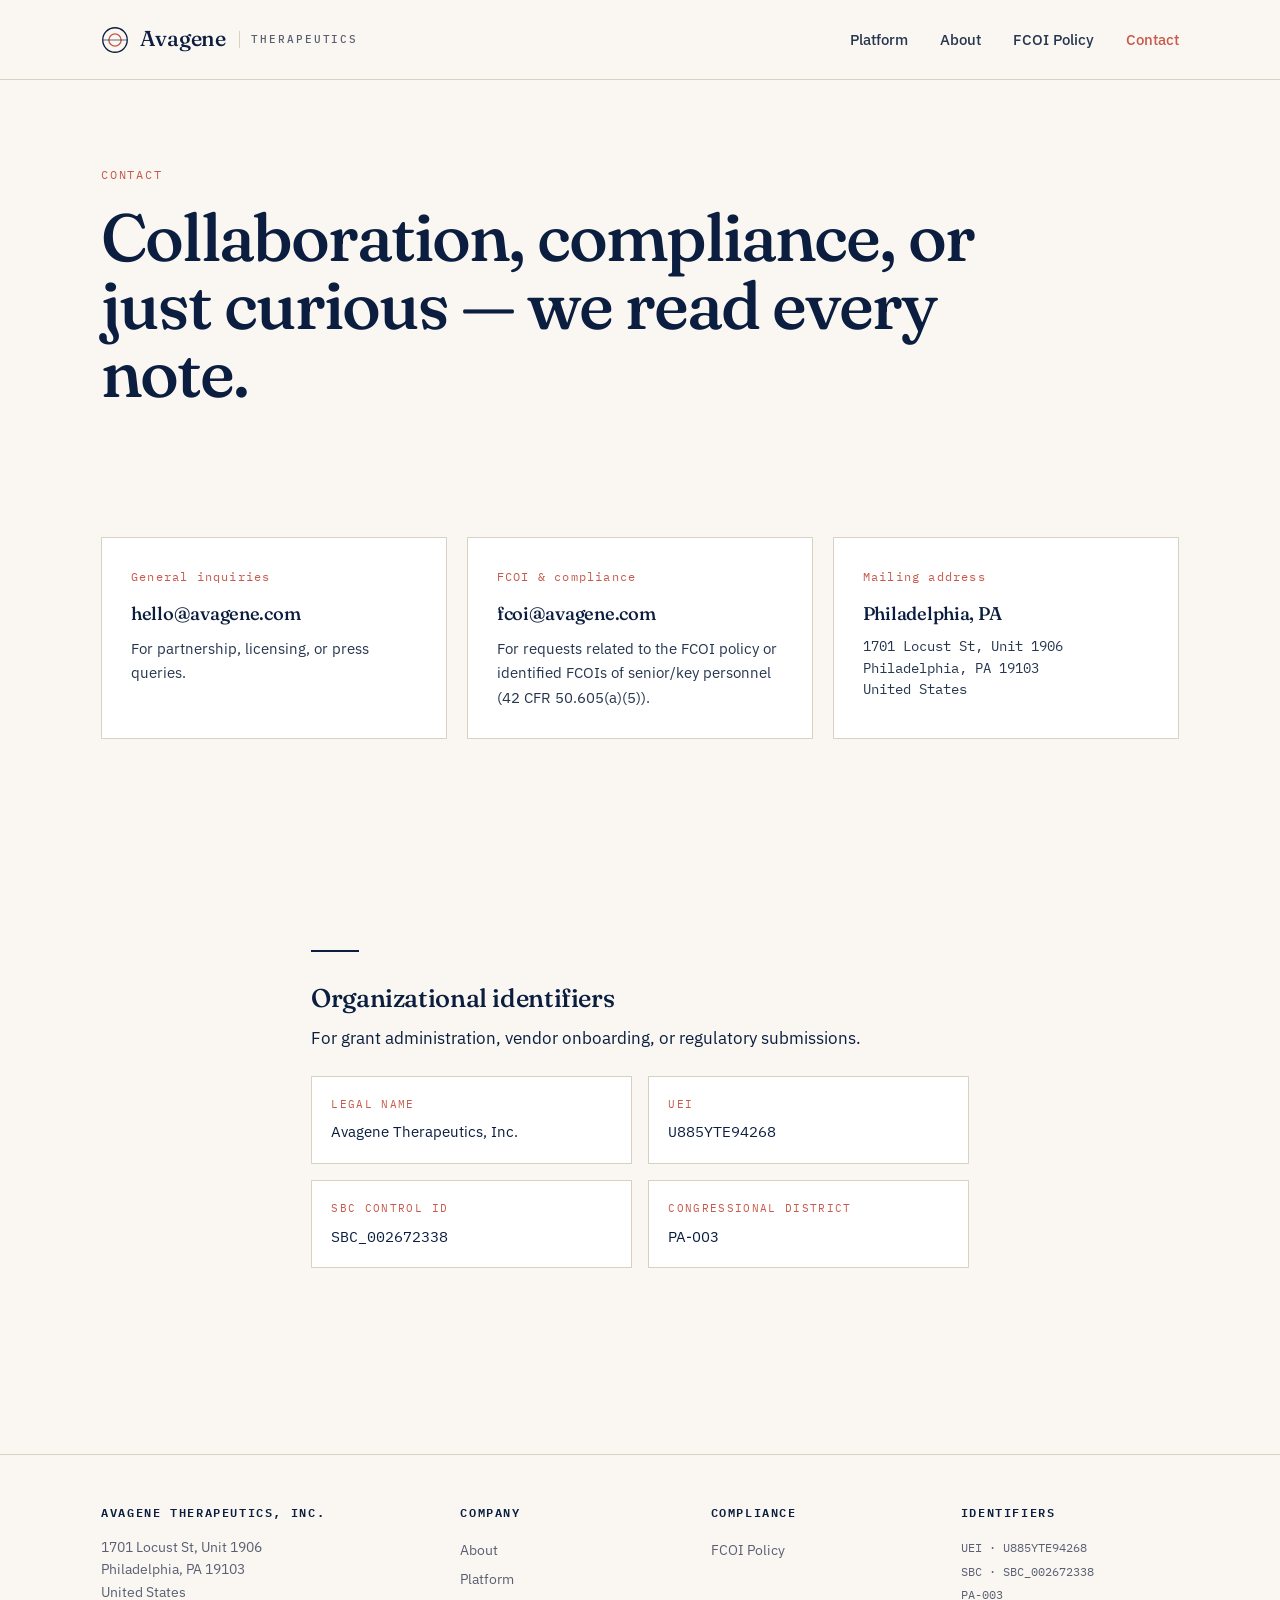
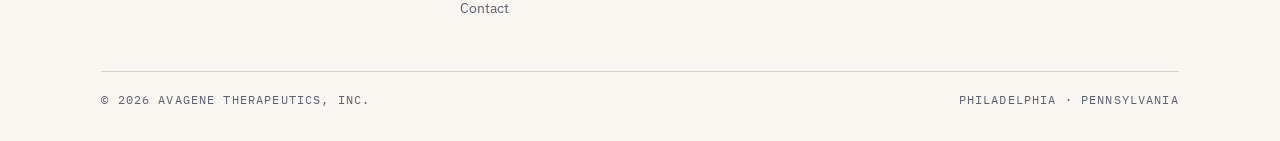
==== contact.html @ 39e54b3e "Initial Avagene website" ====
<!doctype html>
<html lang="en">
<head>
<meta charset="utf-8">
<meta name="viewport" content="width=device-width,initial-scale=1">
<title>Contact — Avagene Therapeutics</title>
<meta name="description" content="Get in touch with Avagene Therapeutics, Inc. for collaboration, SBIR, or compliance inquiries.">
<link rel="preconnect" href="https://fonts.googleapis.com">
<link rel="preconnect" href="https://fonts.gstatic.com" crossorigin>
<link href="https://fonts.googleapis.com/css2?family=Fraunces:ital,opsz,wght@0,9..144,400;0,9..144,500;0,9..144,600;1,9..144,400&family=IBM+Plex+Mono:wght@400;500&family=IBM+Plex+Sans:wght@400;500;600&display=swap" rel="stylesheet">
<link rel="stylesheet" href="styles.css">
</head>
<body>

<header class="site-header">
  <div class="wrap">
    <a href="index.html" class="brand" aria-label="Avagene Therapeutics">
      <svg class="brand-mark" viewBox="0 0 32 32" fill="none" xmlns="http://www.w3.org/2000/svg" aria-hidden="true">
        <circle cx="16" cy="16" r="14" stroke="#0B1E3F" stroke-width="1.5"/>
        <circle cx="16" cy="16" r="7" stroke="#C75A4B" stroke-width="1.5"/>
        <line x1="2" y1="16" x2="30" y2="16" stroke="#0B1E3F" stroke-width="0.75"/>
      </svg>
      Avagene<span class="brand-suffix">Therapeutics</span>
    </a>
    <nav class="primary">
      <a href="platform.html">Platform</a>
      <a href="about.html">About</a>
      <a href="fcoi.html">FCOI&nbsp;Policy</a>
      <a href="contact.html" class="current">Contact</a>
    </nav>
  </div>
</header>

<section class="hero" style="padding-top:clamp(3rem,7vw,5rem);padding-bottom:2rem;">
  <div class="wrap">
    <span class="eyebrow">Contact</span>
    <h1 style="max-width:22ch;">Collaboration, compliance, or just curious — we read every note.</h1>
  </div>
</section>

<section style="padding-top:2rem;">
  <div class="wrap">
    <div class="cards">
      <div class="card">
        <span class="num">General inquiries</span>
        <h3>hello@avagene.com</h3>
        <p>For partnership, licensing, or press queries.</p>
      </div>
      <div class="card">
        <span class="num">FCOI &amp; compliance</span>
        <h3>fcoi@avagene.com</h3>
        <p>For requests related to the FCOI policy or identified FCOIs of senior/key personnel (42 CFR 50.605(a)(5)).</p>
      </div>
      <div class="card">
        <span class="num">Mailing address</span>
        <h3>Philadelphia, PA</h3>
        <p style="font-family:var(--mono);font-size:0.85rem;line-height:1.6;">1701 Locust St, Unit 1906<br>Philadelphia, PA 19103<br>United States</p>
      </div>
    </div>
  </div>
</section>

<section>
  <div class="wrap" style="max-width:760px;">
    <hr class="rule-thick">
    <h2 style="font-size:1.6rem;">Organizational identifiers</h2>
    <p>For grant administration, vendor onboarding, or regulatory submissions.</p>
    <div class="compliance-grid" style="margin-top:1.5rem;">
      <div class="item">
        <span class="label">Legal name</span>
        Avagene Therapeutics, Inc.
      </div>
      <div class="item">
        <span class="label">UEI</span>
        <span style="font-family:var(--mono);">U885YTE94268</span>
      </div>
      <div class="item">
        <span class="label">SBC Control ID</span>
        <span style="font-family:var(--mono);">SBC_002672338</span>
      </div>
      <div class="item">
        <span class="label">Congressional district</span>
        PA-003
      </div>
    </div>
  </div>
</section>

<footer class="site-footer">
  <div class="wrap">
    <div>
      <h4>Avagene Therapeutics, Inc.</h4>
      <p style="color:var(--mute);font-size:0.88rem;margin:0;">1701 Locust St, Unit 1906<br>Philadelphia, PA 19103<br>United States</p>
    </div>
    <div>
      <h4>Company</h4>
      <a href="about.html">About</a>
      <a href="platform.html">Platform</a>
      <a href="contact.html">Contact</a>
    </div>
    <div>
      <h4>Compliance</h4>
      <a href="fcoi.html">FCOI Policy</a>
    </div>
    <div>
      <h4>Identifiers</h4>
      <p style="font-family:var(--mono);font-size:0.78rem;color:var(--mute);margin:0;line-height:1.9;">
        UEI&nbsp;·&nbsp;U885YTE94268<br>
        SBC&nbsp;·&nbsp;SBC_002672338<br>
        PA-003
      </p>
    </div>
    <div class="bottom">
      <span>&copy; <span id="year">2026</span> Avagene Therapeutics, Inc.</span>
      <span>Philadelphia · Pennsylvania</span>
    </div>
  </div>
</footer>
<script>document.getElementById('year').textContent = new Date().getFullYear();</script>

</body>
</html>
---- styles.css ----
/* ============================================================
   Avagene Therapeutics — site styles
   Editorial scientific aesthetic
   ============================================================ */

:root {
  /* color tokens */
  --ink:        #0B1E3F;   /* deep Prussian navy — primary */
  --ink-soft:   #27364F;   /* secondary ink */
  --mute:       #5A6072;   /* muted body / meta */
  --rule:       #D9D2C2;   /* subtle editorial rule */
  --canvas:     #FAF7F2;   /* warm ivory page */
  --card:       #FFFFFF;
  --accent:     #C75A4B;   /* restrained coral — used sparingly */
  --accent-dk:  #A04538;
  --good:       #3D6B57;   /* muted forest for success / compliance */

  /* typography */
  --serif: "Fraunces", "Newsreader", Georgia, "Times New Roman", serif;
  --sans:  "IBM Plex Sans", -apple-system, BlinkMacSystemFont, "Helvetica Neue", Arial, sans-serif;
  --mono:  "IBM Plex Mono", ui-monospace, SFMono-Regular, Menlo, monospace;

  /* layout */
  --edge: clamp(1.25rem, 4vw, 3.5rem);
  --max: 1180px;
}

* { box-sizing: border-box; }

html { scroll-behavior: smooth; }

body {
  margin: 0;
  background: var(--canvas);
  color: var(--ink);
  font-family: var(--sans);
  font-size: 17px;
  line-height: 1.6;
  -webkit-font-smoothing: antialiased;
  text-rendering: optimizeLegibility;
}

/* ---------- typography ---------- */
h1, h2, h3, h4 {
  font-family: var(--serif);
  font-weight: 500;
  letter-spacing: -0.015em;
  color: var(--ink);
  margin: 0 0 0.5em;
  font-variation-settings: "opsz" 24, "SOFT" 30;
}

h1 { font-size: clamp(2.4rem, 5.2vw, 4.2rem); line-height: 1.02; letter-spacing: -0.03em; }
h2 { font-size: clamp(1.75rem, 3.4vw, 2.6rem); line-height: 1.1; }
h3 { font-size: 1.4rem; line-height: 1.3; }
h4 { font-size: 1.05rem; font-family: var(--sans); font-weight: 600; letter-spacing: 0.02em; text-transform: uppercase; }

p { margin: 0 0 1em; max-width: 68ch; }
strong { font-weight: 600; color: var(--ink); }
em { font-style: italic; }

a {
  color: var(--ink);
  text-decoration: none;
  border-bottom: 1px solid var(--rule);
  transition: border-color 0.15s ease, color 0.15s ease;
}
a:hover { border-color: var(--accent); color: var(--accent); }

.eyebrow {
  font-family: var(--mono);
  font-size: 0.78rem;
  text-transform: uppercase;
  letter-spacing: 0.14em;
  color: var(--accent);
  margin-bottom: 1.2rem;
  display: inline-block;
}

.eyebrow.muted { color: var(--mute); }

hr.rule {
  border: 0;
  border-top: 1px solid var(--rule);
  margin: 3rem 0;
}

hr.rule-thick {
  border: 0;
  border-top: 2px solid var(--ink);
  margin: 2rem 0;
  width: 3rem;
}

/* ---------- layout ---------- */
.wrap {
  max-width: var(--max);
  margin: 0 auto;
  padding: 0 var(--edge);
}

section { padding: clamp(3rem, 7vw, 6rem) 0; }

/* ---------- header / nav ---------- */
.site-header {
  padding: 1.4rem 0;
  border-bottom: 1px solid var(--rule);
  position: sticky;
  top: 0;
  background: rgba(250, 247, 242, 0.92);
  backdrop-filter: saturate(140%) blur(8px);
  -webkit-backdrop-filter: saturate(140%) blur(8px);
  z-index: 40;
}

.site-header .wrap {
  display: flex;
  align-items: center;
  justify-content: space-between;
  gap: 2rem;
}

.brand {
  display: flex;
  align-items: center;
  gap: 0.7rem;
  border: 0;
  font-family: var(--serif);
  font-size: 1.35rem;
  font-weight: 500;
  letter-spacing: -0.01em;
  color: var(--ink);
}
.brand:hover { color: var(--ink); }

.brand-mark {
  width: 28px;
  height: 28px;
  display: inline-block;
}

.brand-suffix {
  font-family: var(--mono);
  font-size: 0.68rem;
  text-transform: uppercase;
  letter-spacing: 0.18em;
  color: var(--mute);
  align-self: center;
  padding-left: 0.7rem;
  border-left: 1px solid var(--rule);
  margin-left: 0.1rem;
}

nav.primary {
  display: flex;
  gap: 2rem;
  align-items: center;
}
nav.primary a {
  border: 0;
  font-size: 0.92rem;
  color: var(--ink-soft);
  font-weight: 500;
}
nav.primary a:hover { color: var(--accent); }
nav.primary a.current { color: var(--accent); }

@media (max-width: 720px) {
  nav.primary { gap: 1.1rem; }
  nav.primary a { font-size: 0.85rem; }
  .brand-suffix { display: none; }
}

/* ---------- hero ---------- */
.hero {
  padding: clamp(4rem, 10vw, 9rem) 0 clamp(3rem, 7vw, 6rem);
  position: relative;
  overflow: hidden;
}

.hero-grid {
  display: grid;
  grid-template-columns: 1.3fr 1fr;
  gap: clamp(2rem, 6vw, 6rem);
  align-items: start;
}

@media (max-width: 900px) {
  .hero-grid { grid-template-columns: 1fr; }
}

.hero h1 .accent { color: var(--accent); font-style: italic; }

.hero-lede {
  font-family: var(--serif);
  font-size: clamp(1.1rem, 1.6vw, 1.35rem);
  line-height: 1.45;
  color: var(--ink-soft);
  max-width: 38ch;
  margin-top: 1.5rem;
  font-weight: 400;
}

.hero-meta {
  margin-top: 2.5rem;
  padding: 1.5rem;
  border: 1px solid var(--rule);
  background: var(--card);
  font-size: 0.92rem;
}
.hero-meta dt {
  font-family: var(--mono);
  font-size: 0.72rem;
  text-transform: uppercase;
  letter-spacing: 0.12em;
  color: var(--mute);
  margin-bottom: 0.25rem;
}
.hero-meta dd {
  margin: 0 0 1.1rem;
  color: var(--ink);
}
.hero-meta dd:last-child { margin-bottom: 0; }

/* ---------- cards & sections ---------- */
.two-col {
  display: grid;
  grid-template-columns: 1fr 2fr;
  gap: clamp(2rem, 5vw, 4.5rem);
  align-items: start;
}
@media (max-width: 800px) {
  .two-col { grid-template-columns: 1fr; gap: 1rem; }
}

.section-label {
  font-family: var(--mono);
  font-size: 0.78rem;
  text-transform: uppercase;
  letter-spacing: 0.14em;
  color: var(--mute);
}

.cards {
  display: grid;
  grid-template-columns: repeat(auto-fit, minmax(260px, 1fr));
  gap: 1.25rem;
  margin-top: 2rem;
}

.card {
  padding: 1.8rem;
  border: 1px solid var(--rule);
  background: var(--card);
}
.card h3 { font-size: 1.15rem; margin-bottom: 0.6rem; }
.card p { font-size: 0.95rem; color: var(--ink-soft); margin-bottom: 0; }
.card .num {
  font-family: var(--mono);
  font-size: 0.75rem;
  letter-spacing: 0.1em;
  color: var(--accent);
  display: block;
  margin-bottom: 1rem;
}

/* ---------- CTA / buttons ---------- */
.cta-row {
  display: flex;
  flex-wrap: wrap;
  gap: 0.9rem;
  margin-top: 2rem;
}

.btn {
  display: inline-block;
  padding: 0.85rem 1.4rem;
  font-family: var(--sans);
  font-size: 0.95rem;
  font-weight: 500;
  border: 1px solid var(--ink);
  background: var(--ink);
  color: var(--canvas);
  border-bottom: 1px solid var(--ink);
  transition: background 0.18s ease, color 0.18s ease;
}
.btn:hover {
  background: var(--accent);
  color: var(--canvas);
  border-color: var(--accent);
}

.btn.ghost {
  background: transparent;
  color: var(--ink);
  border-color: var(--ink);
}
.btn.ghost:hover {
  background: var(--ink);
  color: var(--canvas);
}

/* ---------- partners strip ---------- */
.partners {
  border-top: 1px solid var(--rule);
  border-bottom: 1px solid var(--rule);
  padding: 2rem 0;
  margin-top: 3rem;
}
.partners .label {
  font-family: var(--mono);
  font-size: 0.72rem;
  text-transform: uppercase;
  letter-spacing: 0.14em;
  color: var(--mute);
  margin-bottom: 1.2rem;
  display: block;
}
.partners-list {
  display: flex;
  flex-wrap: wrap;
  gap: 2rem 2.5rem;
  font-family: var(--serif);
  font-size: 1.05rem;
  color: var(--ink-soft);
  align-items: center;
}
.partners-list span { white-space: nowrap; }

/* ---------- policy / long-form pages ---------- */
.doc {
  max-width: 760px;
  margin: 0 auto;
  padding: clamp(3rem, 7vw, 5rem) var(--edge);
}

.doc .meta {
  font-family: var(--mono);
  font-size: 0.78rem;
  color: var(--mute);
  text-transform: uppercase;
  letter-spacing: 0.1em;
  margin-bottom: 1rem;
}

.doc h1 { font-size: clamp(2rem, 4vw, 3rem); margin-bottom: 0.3em; }
.doc .subtitle {
  font-family: var(--serif);
  font-style: italic;
  font-size: 1.15rem;
  color: var(--ink-soft);
  margin-bottom: 2rem;
}

.doc h2 {
  font-size: 1.5rem;
  margin-top: 2.8rem;
  margin-bottom: 0.5rem;
  padding-top: 1.2rem;
  border-top: 1px solid var(--rule);
}
.doc h2:first-of-type { border-top: 0; padding-top: 0; margin-top: 2rem; }

.doc h3 {
  font-family: var(--sans);
  font-size: 0.95rem;
  text-transform: uppercase;
  letter-spacing: 0.08em;
  font-weight: 600;
  margin-top: 2rem;
  color: var(--ink-soft);
}

.doc p, .doc li { font-size: 1rem; line-height: 1.7; color: var(--ink-soft); }
.doc li { margin-bottom: 0.4rem; }

.doc .callout {
  border-left: 3px solid var(--accent);
  padding: 0.2rem 0 0.2rem 1.2rem;
  margin: 1.5rem 0;
  font-size: 0.95rem;
  color: var(--ink-soft);
}

.doc .draft-banner {
  background: #FFF4EC;
  border: 1px solid #E8B9A8;
  padding: 1rem 1.2rem;
  margin: 0 0 2.5rem;
  font-size: 0.9rem;
  color: var(--accent-dk);
}

.doc .sig-block {
  margin-top: 3rem;
  padding-top: 2rem;
  border-top: 1px solid var(--rule);
  font-size: 0.95rem;
  color: var(--ink-soft);
}
.doc .sig-block .sig-line {
  display: inline-block;
  border-bottom: 1px solid var(--ink);
  width: 260px;
  margin-bottom: 0.3rem;
}

/* ---------- footer ---------- */
footer.site-footer {
  border-top: 1px solid var(--rule);
  padding: 3rem 0 2rem;
  margin-top: 4rem;
  font-size: 0.88rem;
  color: var(--mute);
}
footer.site-footer .wrap {
  display: grid;
  grid-template-columns: 1.5fr 1fr 1fr 1fr;
  gap: 2rem;
}
@media (max-width: 780px) {
  footer.site-footer .wrap { grid-template-columns: 1fr 1fr; }
}
footer.site-footer h4 {
  font-family: var(--mono);
  font-size: 0.72rem;
  text-transform: uppercase;
  letter-spacing: 0.14em;
  color: var(--ink);
  margin-bottom: 0.9rem;
}
footer.site-footer a {
  display: block;
  border: 0;
  color: var(--mute);
  padding: 0.2rem 0;
}
footer.site-footer a:hover { color: var(--accent); }
footer.site-footer .bottom {
  grid-column: 1 / -1;
  border-top: 1px solid var(--rule);
  padding-top: 1.2rem;
  margin-top: 1rem;
  display: flex;
  justify-content: space-between;
  flex-wrap: wrap;
  gap: 1rem;
  font-family: var(--mono);
  font-size: 0.72rem;
  text-transform: uppercase;
  letter-spacing: 0.1em;
}

/* ---------- decorative element: subtle roller bottle motif ---------- */
.hero-motif {
  position: absolute;
  top: 0;
  right: 0;
  width: min(38vw, 420px);
  height: 100%;
  opacity: 0.07;
  pointer-events: none;
  z-index: 0;
}

.hero > .wrap { position: relative; z-index: 1; }

/* ---------- compliance page specific ---------- */
.compliance-grid {
  display: grid;
  grid-template-columns: 1fr 1fr;
  gap: 1rem;
  margin: 2rem 0;
}
@media (max-width: 700px) {
  .compliance-grid { grid-template-columns: 1fr; }
}
.compliance-grid .item {
  padding: 1.2rem;
  border: 1px solid var(--rule);
  background: var(--card);
  font-size: 0.92rem;
}
.compliance-grid .item .label {
  font-family: var(--mono);
  font-size: 0.7rem;
  letter-spacing: 0.12em;
  text-transform: uppercase;
  color: var(--accent);
  display: block;
  margin-bottom: 0.4rem;
}
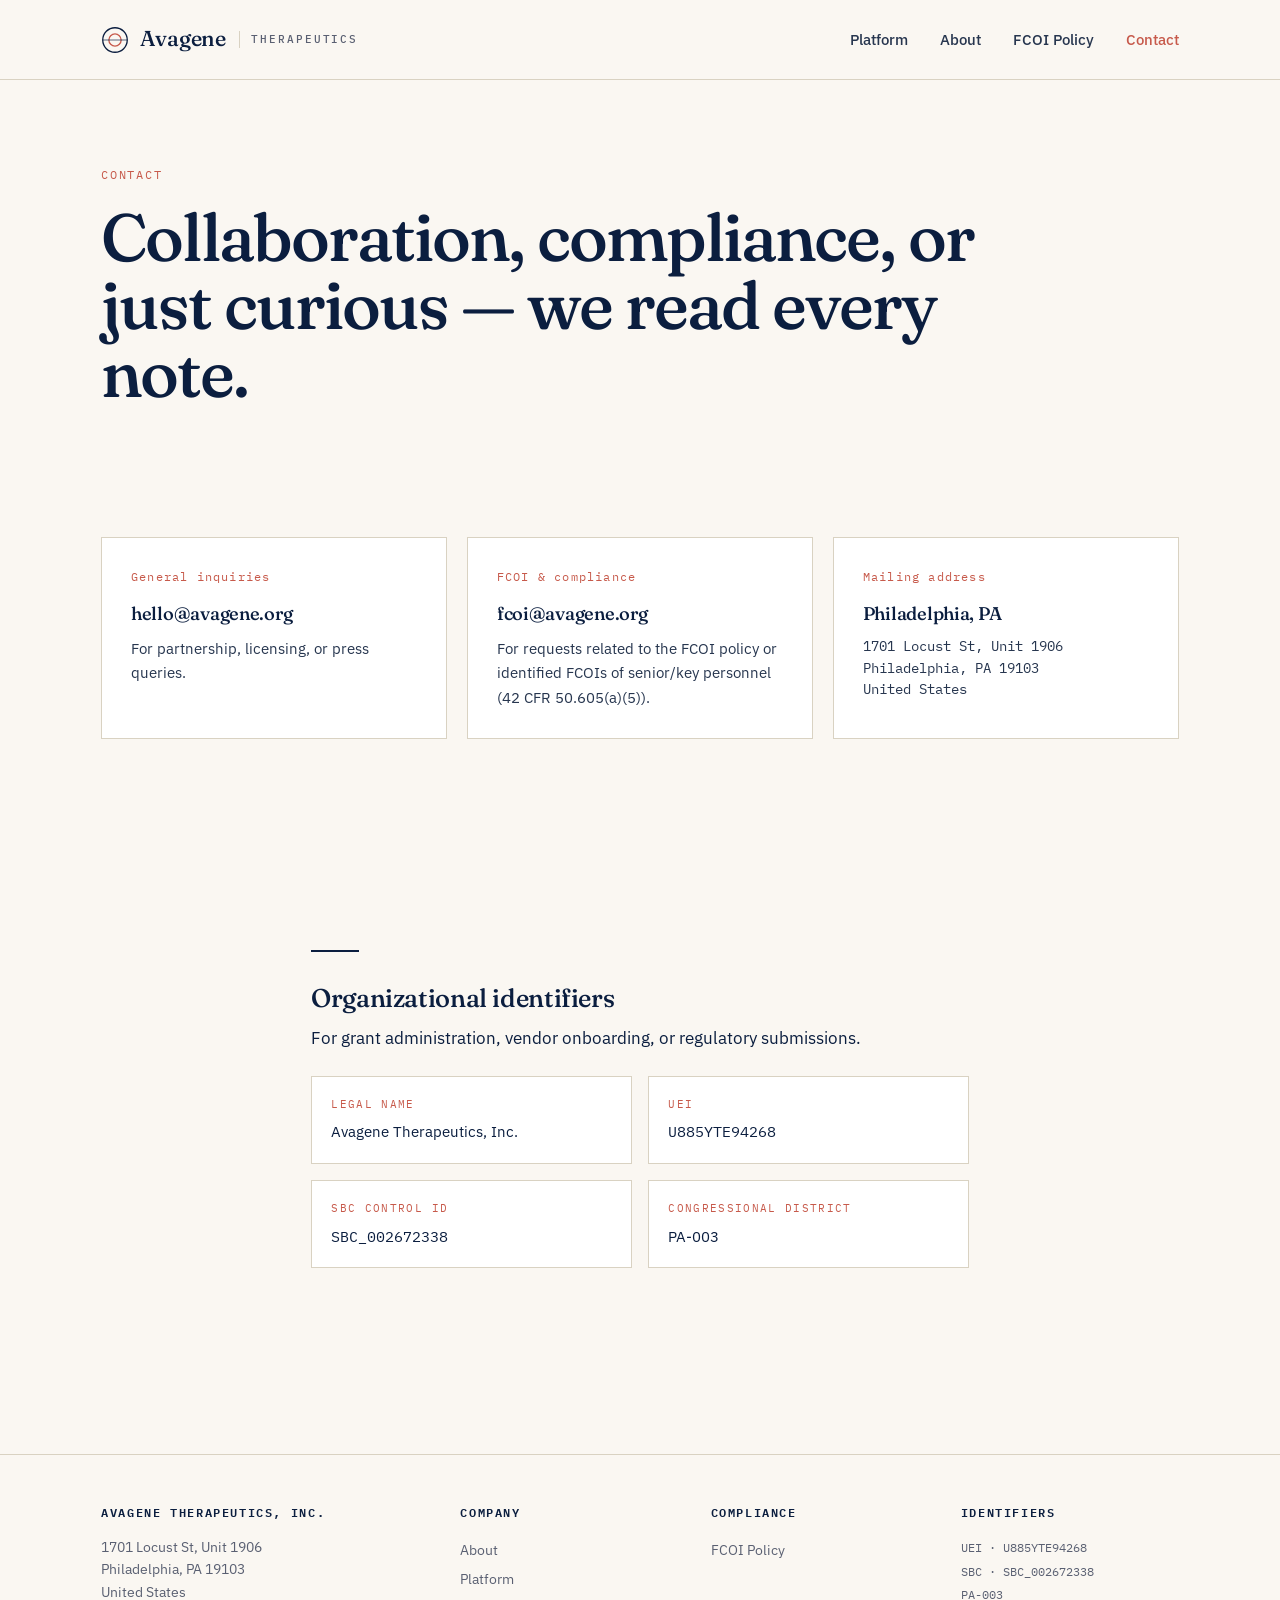
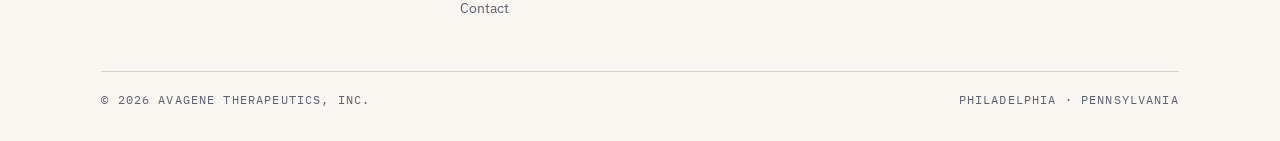
==== commit 0c8c7d5c: "changes" ====
--- a/contact.html
+++ b/contact.html
@@ -43,12 +43,12 @@
     <div class="cards">
       <div class="card">
         <span class="num">General inquiries</span>
-        <h3>hello@avagene.com</h3>
+        <h3>hello@avagene.org</h3>
         <p>For partnership, licensing, or press queries.</p>
       </div>
       <div class="card">
         <span class="num">FCOI &amp; compliance</span>
-        <h3>fcoi@avagene.com</h3>
+        <h3>fcoi@avagene.org</h3>
         <p>For requests related to the FCOI policy or identified FCOIs of senior/key personnel (42 CFR 50.605(a)(5)).</p>
       </div>
       <div class="card">
